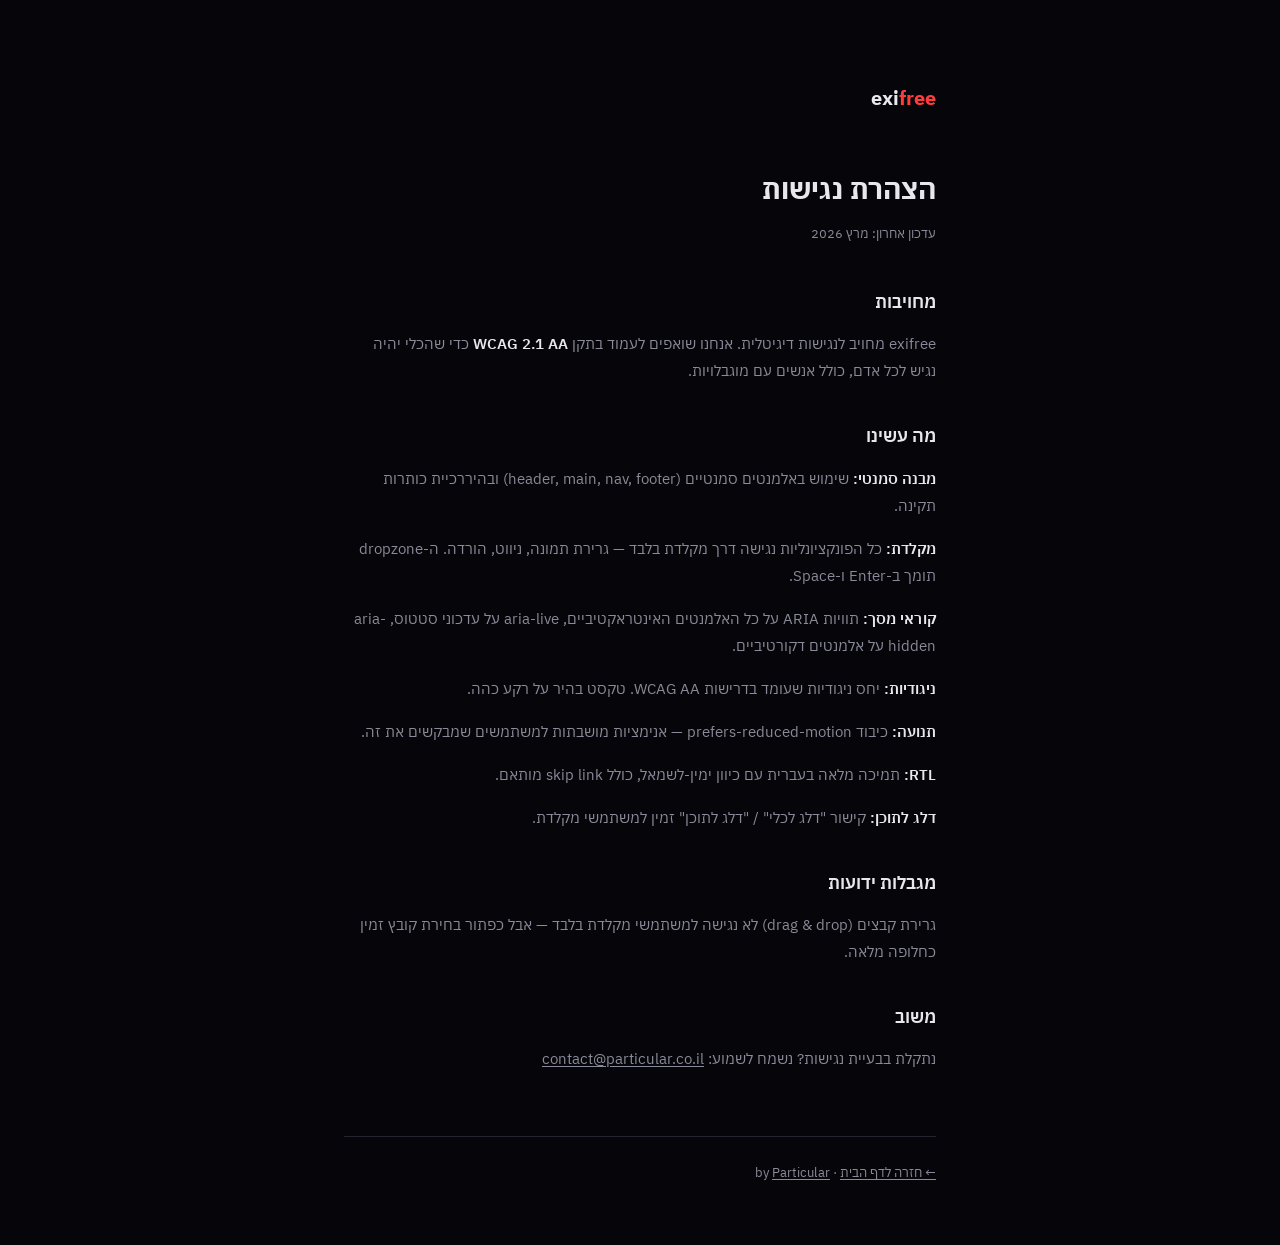
==== accessibility/index.html @ 2421c088 "HEIC support, privacy, accessibility" ====
<!DOCTYPE html>
<html lang="he" dir="rtl">
<head>
<meta charset="UTF-8">
<meta name="viewport" content="width=device-width, initial-scale=1.0">
<title>exifree — הצהרת נגישות</title>
<link rel="preconnect" href="https://fonts.googleapis.com">
<link href="https://fonts.googleapis.com/css2?family=IBM+Plex+Sans+Hebrew:wght@300;400;500;600;700&display=swap" rel="stylesheet">
<style>
:root {
  --bg: #06060a;
  --surface: #111118;
  --border: #252530;
  --text: #e8e8ec;
  --text-dim: #8a8a9a;
  --red: #ff3b3b;
  --font: 'IBM Plex Sans Hebrew', 'IBM Plex Sans', sans-serif;
}
* { margin: 0; padding: 0; box-sizing: border-box; }
body {
  background: var(--bg);
  color: var(--text);
  font-family: var(--font);
  line-height: 1.8;
  -webkit-font-smoothing: antialiased;
}
.container {
  max-width: 640px;
  margin: 0 auto;
  padding: 80px 24px 60px;
}
.logo {
  font-size: 20px;
  font-weight: 700;
  text-decoration: none;
  color: var(--text);
  margin-bottom: 48px;
  display: inline-block;
}
.logo span { color: var(--red); }
h1 {
  font-size: 28px;
  font-weight: 700;
  margin-bottom: 8px;
}
.updated {
  font-size: 13px;
  color: var(--text-dim);
  margin-bottom: 40px;
}
h2 {
  font-size: 18px;
  font-weight: 600;
  margin-top: 36px;
  margin-bottom: 12px;
}
p {
  font-size: 15px;
  color: var(--text-dim);
  margin-bottom: 16px;
}
strong { color: var(--text); font-weight: 600; }
a { color: var(--text-dim); text-decoration: underline; text-underline-offset: 2px; }
a:hover { color: var(--text); }
footer {
  margin-top: 64px;
  padding-top: 24px;
  border-top: 1px solid var(--border);
  font-size: 13px;
  color: var(--text-dim);
}
*:focus-visible { outline: 2px solid var(--red); outline-offset: 2px; }
@media (prefers-reduced-motion: reduce) {
  *, *::before, *::after { animation-duration: 0.01ms !important; transition-duration: 0.01ms !important; }
}
</style>
</head>
<body>
<div class="container">
  <a href="/" class="logo">exi<span>free</span></a>

  <h1>הצהרת נגישות</h1>
  <p class="updated">עדכון אחרון: מרץ 2026</p>

  <h2>מחויבות</h2>
  <p>exifree מחויב לנגישות דיגיטלית. אנחנו שואפים לעמוד בתקן <strong>WCAG 2.1 AA</strong> כדי שהכלי יהיה נגיש לכל אדם, כולל אנשים עם מוגבלויות.</p>

  <h2>מה עשינו</h2>
  <p><strong>מבנה סמנטי:</strong> שימוש באלמנטים סמנטיים (header, main, nav, footer) ובהיררכיית כותרות תקינה.</p>
  <p><strong>מקלדת:</strong> כל הפונקציונליות נגישה דרך מקלדת בלבד — גרירת תמונה, ניווט, הורדה. ה-dropzone תומך ב-Enter ו-Space.</p>
  <p><strong>קוראי מסך:</strong> תוויות ARIA על כל האלמנטים האינטראקטיביים, aria-live על עדכוני סטטוס, aria-hidden על אלמנטים דקורטיביים.</p>
  <p><strong>ניגודיות:</strong> יחס ניגודיות שעומד בדרישות WCAG AA. טקסט בהיר על רקע כהה.</p>
  <p><strong>תנועה:</strong> כיבוד prefers-reduced-motion — אנימציות מושבתות למשתמשים שמבקשים את זה.</p>
  <p><strong>RTL:</strong> תמיכה מלאה בעברית עם כיוון ימין-לשמאל, כולל skip link מותאם.</p>
  <p><strong>דלג לתוכן:</strong> קישור "דלג לכלי" / "דלג לתוכן" זמין למשתמשי מקלדת.</p>

  <h2>מגבלות ידועות</h2>
  <p>גרירת קבצים (drag & drop) לא נגישה למשתמשי מקלדת בלבד — אבל כפתור בחירת קובץ זמין כחלופה מלאה.</p>

  <h2>משוב</h2>
  <p>נתקלת בבעיית נגישות? נשמח לשמוע: <a href="mailto:contact@particular.co.il">contact@particular.co.il</a></p>

  <footer>
    <a href="/">← חזרה לדף הבית</a> · by <a href="https://particular.co.il">Particular</a>
  </footer>
</div>
</body>
</html>
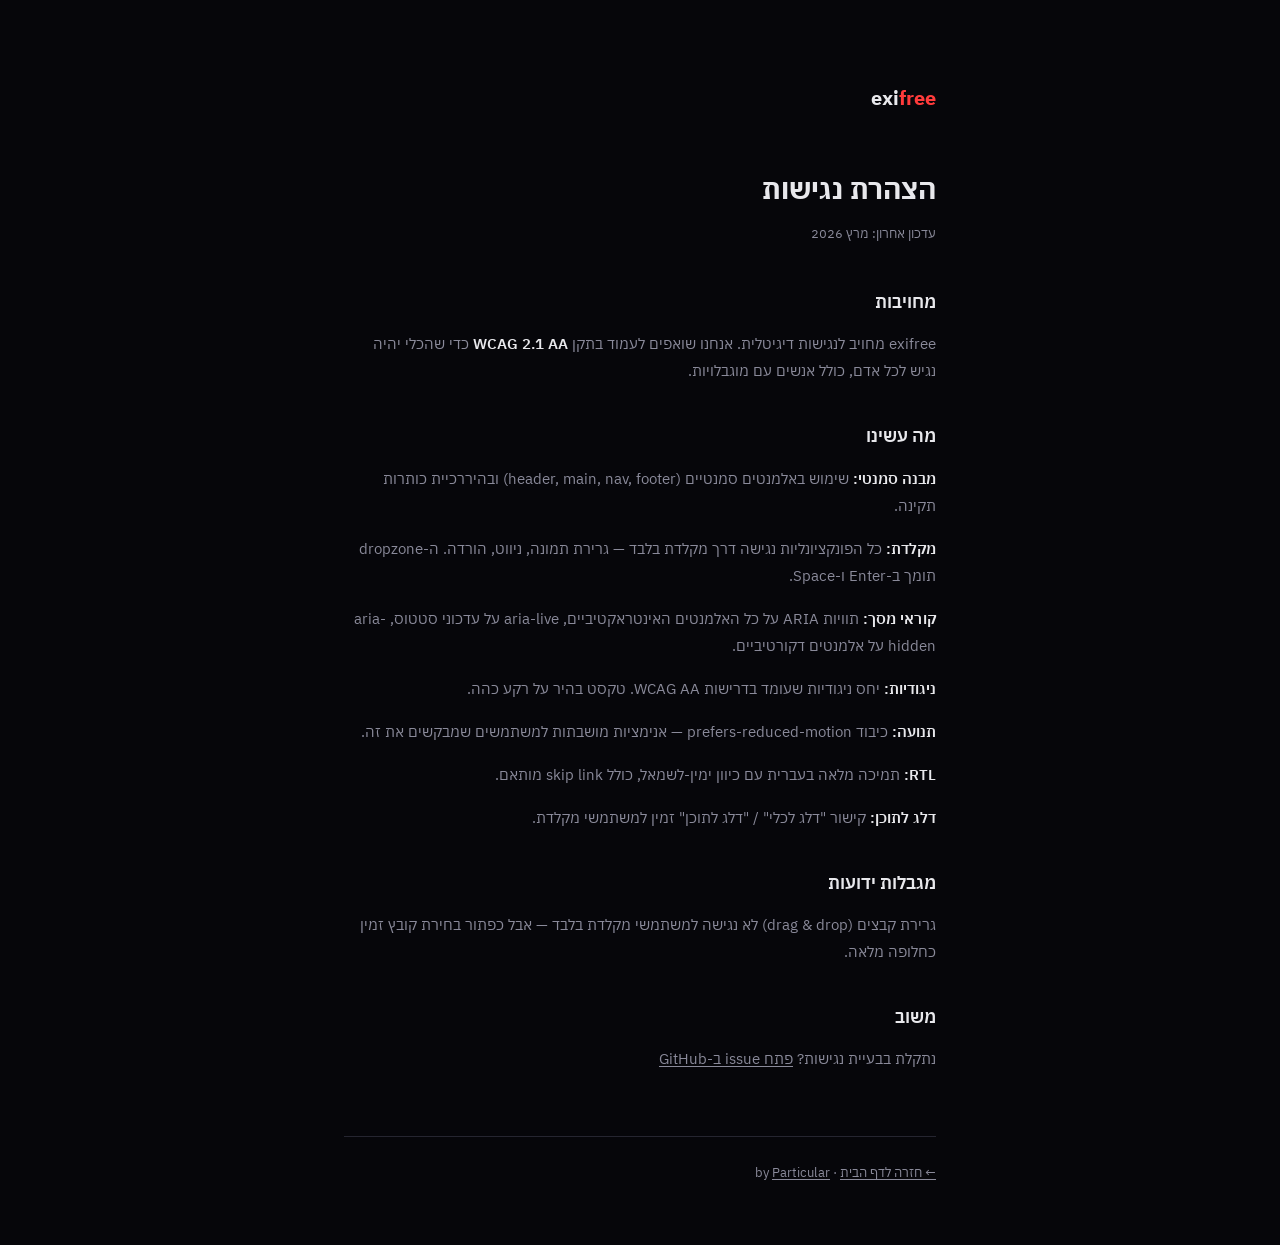
==== commit 73252282: "replace email with GitHub issues" ====
--- a/accessibility/index.html
+++ b/accessibility/index.html
@@ -98,7 +98,7 @@
   <p>גרירת קבצים (drag & drop) לא נגישה למשתמשי מקלדת בלבד — אבל כפתור בחירת קובץ זמין כחלופה מלאה.</p>
 
   <h2>משוב</h2>
-  <p>נתקלת בבעיית נגישות? נשמח לשמוע: <a href="mailto:contact@particular.co.il">contact@particular.co.il</a></p>
+  <p>נתקלת בבעיית נגישות? <a href="https://github.com/atas2390/exifree/issues">פתח issue ב-GitHub</a></p>
 
   <footer>
     <a href="/">← חזרה לדף הבית</a> · by <a href="https://particular.co.il">Particular</a>
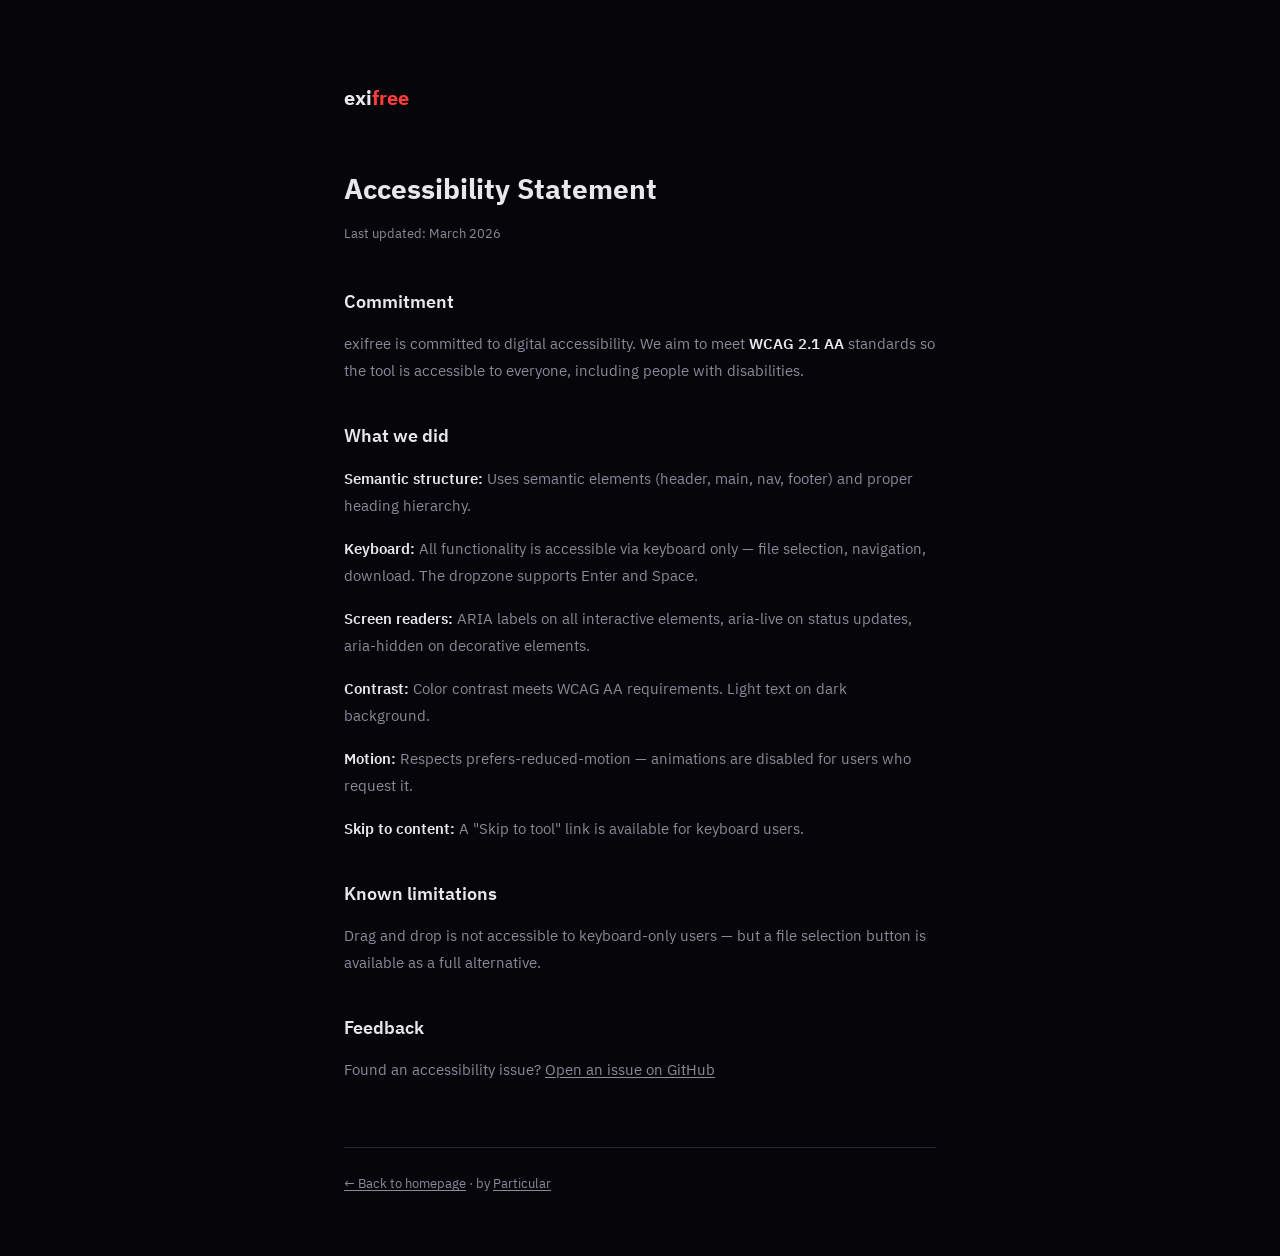
==== commit e08b4c06: "simplify: English-only, lossless binary metadata stripping" ====
--- a/accessibility/index.html
+++ b/accessibility/index.html
@@ -1,107 +1,49 @@
 <!DOCTYPE html>
-<html lang="he" dir="rtl">
+<html lang="en" dir="ltr">
 <head>
 <meta charset="UTF-8">
 <meta name="viewport" content="width=device-width, initial-scale=1.0">
-<title>exifree — הצהרת נגישות</title>
-<link rel="preconnect" href="https://fonts.googleapis.com">
-<link href="https://fonts.googleapis.com/css2?family=IBM+Plex+Sans+Hebrew:wght@300;400;500;600;700&display=swap" rel="stylesheet">
+<title>exifree — Accessibility Statement</title>
+<link rel="stylesheet" href="/fonts/fonts.css">
 <style>
-:root {
-  --bg: #06060a;
-  --surface: #111118;
-  --border: #252530;
-  --text: #e8e8ec;
-  --text-dim: #8a8a9a;
-  --red: #ff3b3b;
-  --font: 'IBM Plex Sans Hebrew', 'IBM Plex Sans', sans-serif;
-}
-* { margin: 0; padding: 0; box-sizing: border-box; }
-body {
-  background: var(--bg);
-  color: var(--text);
-  font-family: var(--font);
-  line-height: 1.8;
-  -webkit-font-smoothing: antialiased;
-}
-.container {
-  max-width: 640px;
-  margin: 0 auto;
-  padding: 80px 24px 60px;
-}
-.logo {
-  font-size: 20px;
-  font-weight: 700;
-  text-decoration: none;
-  color: var(--text);
-  margin-bottom: 48px;
-  display: inline-block;
-}
-.logo span { color: var(--red); }
-h1 {
-  font-size: 28px;
-  font-weight: 700;
-  margin-bottom: 8px;
-}
-.updated {
-  font-size: 13px;
-  color: var(--text-dim);
-  margin-bottom: 40px;
-}
-h2 {
-  font-size: 18px;
-  font-weight: 600;
-  margin-top: 36px;
-  margin-bottom: 12px;
-}
-p {
-  font-size: 15px;
-  color: var(--text-dim);
-  margin-bottom: 16px;
-}
-strong { color: var(--text); font-weight: 600; }
-a { color: var(--text-dim); text-decoration: underline; text-underline-offset: 2px; }
-a:hover { color: var(--text); }
-footer {
-  margin-top: 64px;
-  padding-top: 24px;
-  border-top: 1px solid var(--border);
-  font-size: 13px;
-  color: var(--text-dim);
-}
-*:focus-visible { outline: 2px solid var(--red); outline-offset: 2px; }
-@media (prefers-reduced-motion: reduce) {
-  *, *::before, *::after { animation-duration: 0.01ms !important; transition-duration: 0.01ms !important; }
-}
+:root { --bg:#06060a; --surface:#111118; --border:#252530; --text:#e8e8ec; --text-dim:#8a8a9a; --red:#ff3b3b; --font:'IBM Plex Sans',sans-serif; }
+*{margin:0;padding:0;box-sizing:border-box}
+body{background:var(--bg);color:var(--text);font-family:var(--font);line-height:1.8;-webkit-font-smoothing:antialiased}
+.container{max-width:640px;margin:0 auto;padding:80px 24px 60px}
+.logo{font-size:20px;font-weight:700;text-decoration:none;color:var(--text);margin-bottom:48px;display:inline-block}
+.logo span{color:var(--red)}
+h1{font-size:28px;font-weight:700;margin-bottom:8px}
+.updated{font-size:13px;color:var(--text-dim);margin-bottom:40px}
+h2{font-size:18px;font-weight:600;margin-top:36px;margin-bottom:12px}
+p{font-size:15px;color:var(--text-dim);margin-bottom:16px}
+strong{color:var(--text);font-weight:600}
+a{color:var(--text-dim);text-decoration:underline;text-underline-offset:2px}
+a:hover{color:var(--text)}
+footer{margin-top:64px;padding-top:24px;border-top:1px solid var(--border);font-size:13px;color:var(--text-dim)}
+*:focus-visible{outline:2px solid var(--red);outline-offset:2px}
+@media(prefers-reduced-motion:reduce){*,*::before,*::after{animation-duration:.01ms!important;transition-duration:.01ms!important}}
 </style>
 </head>
 <body>
 <div class="container">
   <a href="/" class="logo">exi<span>free</span></a>
-
-  <h1>הצהרת נגישות</h1>
-  <p class="updated">עדכון אחרון: מרץ 2026</p>
-
-  <h2>מחויבות</h2>
-  <p>exifree מחויב לנגישות דיגיטלית. אנחנו שואפים לעמוד בתקן <strong>WCAG 2.1 AA</strong> כדי שהכלי יהיה נגיש לכל אדם, כולל אנשים עם מוגבלויות.</p>
-
-  <h2>מה עשינו</h2>
-  <p><strong>מבנה סמנטי:</strong> שימוש באלמנטים סמנטיים (header, main, nav, footer) ובהיררכיית כותרות תקינה.</p>
-  <p><strong>מקלדת:</strong> כל הפונקציונליות נגישה דרך מקלדת בלבד — גרירת תמונה, ניווט, הורדה. ה-dropzone תומך ב-Enter ו-Space.</p>
-  <p><strong>קוראי מסך:</strong> תוויות ARIA על כל האלמנטים האינטראקטיביים, aria-live על עדכוני סטטוס, aria-hidden על אלמנטים דקורטיביים.</p>
-  <p><strong>ניגודיות:</strong> יחס ניגודיות שעומד בדרישות WCAG AA. טקסט בהיר על רקע כהה.</p>
-  <p><strong>תנועה:</strong> כיבוד prefers-reduced-motion — אנימציות מושבתות למשתמשים שמבקשים את זה.</p>
-  <p><strong>RTL:</strong> תמיכה מלאה בעברית עם כיוון ימין-לשמאל, כולל skip link מותאם.</p>
-  <p><strong>דלג לתוכן:</strong> קישור "דלג לכלי" / "דלג לתוכן" זמין למשתמשי מקלדת.</p>
-
-  <h2>מגבלות ידועות</h2>
-  <p>גרירת קבצים (drag & drop) לא נגישה למשתמשי מקלדת בלבד — אבל כפתור בחירת קובץ זמין כחלופה מלאה.</p>
-
-  <h2>משוב</h2>
-  <p>נתקלת בבעיית נגישות? <a href="https://github.com/atas2390/exifree/issues">פתח issue ב-GitHub</a></p>
-
+  <h1>Accessibility Statement</h1>
+  <p class="updated">Last updated: March 2026</p>
+  <h2>Commitment</h2>
+  <p>exifree is committed to digital accessibility. We aim to meet <strong>WCAG 2.1 AA</strong> standards so the tool is accessible to everyone, including people with disabilities.</p>
+  <h2>What we did</h2>
+  <p><strong>Semantic structure:</strong> Uses semantic elements (header, main, nav, footer) and proper heading hierarchy.</p>
+  <p><strong>Keyboard:</strong> All functionality is accessible via keyboard only — file selection, navigation, download. The dropzone supports Enter and Space.</p>
+  <p><strong>Screen readers:</strong> ARIA labels on all interactive elements, aria-live on status updates, aria-hidden on decorative elements.</p>
+  <p><strong>Contrast:</strong> Color contrast meets WCAG AA requirements. Light text on dark background.</p>
+  <p><strong>Motion:</strong> Respects prefers-reduced-motion — animations are disabled for users who request it.</p>
+  <p><strong>Skip to content:</strong> A "Skip to tool" link is available for keyboard users.</p>
+  <h2>Known limitations</h2>
+  <p>Drag and drop is not accessible to keyboard-only users — but a file selection button is available as a full alternative.</p>
+  <h2>Feedback</h2>
+  <p>Found an accessibility issue? <a href="https://github.com/atas2390/exifree/issues">Open an issue on GitHub</a></p>
   <footer>
-    <a href="/">← חזרה לדף הבית</a> · by <a href="https://particular.co.il">Particular</a>
+    <a href="/">← Back to homepage</a> · by <a href="https://particular.co.il">Particular</a>
   </footer>
 </div>
 </body>
--- a/fonts/fonts.css
+++ b/fonts/fonts.css
@@ -0,0 +1,89 @@
+/* IBM Plex Sans Hebrew — weights 300–700 */
+@font-face {
+  font-family: 'IBM Plex Sans Hebrew';
+  font-style: normal;
+  font-weight: 300;
+  font-display: swap;
+  src: url('/fonts/ibm-plex-sans-hebrew-300.woff2') format('woff2');
+}
+@font-face {
+  font-family: 'IBM Plex Sans Hebrew';
+  font-style: normal;
+  font-weight: 400;
+  font-display: swap;
+  src: url('/fonts/ibm-plex-sans-hebrew-400.woff2') format('woff2');
+}
+@font-face {
+  font-family: 'IBM Plex Sans Hebrew';
+  font-style: normal;
+  font-weight: 500;
+  font-display: swap;
+  src: url('/fonts/ibm-plex-sans-hebrew-500.woff2') format('woff2');
+}
+@font-face {
+  font-family: 'IBM Plex Sans Hebrew';
+  font-style: normal;
+  font-weight: 600;
+  font-display: swap;
+  src: url('/fonts/ibm-plex-sans-hebrew-600.woff2') format('woff2');
+}
+@font-face {
+  font-family: 'IBM Plex Sans Hebrew';
+  font-style: normal;
+  font-weight: 700;
+  font-display: swap;
+  src: url('/fonts/ibm-plex-sans-hebrew-700.woff2') format('woff2');
+}
+
+/* IBM Plex Sans — weights 300–700 */
+@font-face {
+  font-family: 'IBM Plex Sans';
+  font-style: normal;
+  font-weight: 300;
+  font-display: swap;
+  src: url('/fonts/ibm-plex-sans-300.woff2') format('woff2');
+}
+@font-face {
+  font-family: 'IBM Plex Sans';
+  font-style: normal;
+  font-weight: 400;
+  font-display: swap;
+  src: url('/fonts/ibm-plex-sans-400.woff2') format('woff2');
+}
+@font-face {
+  font-family: 'IBM Plex Sans';
+  font-style: normal;
+  font-weight: 500;
+  font-display: swap;
+  src: url('/fonts/ibm-plex-sans-500.woff2') format('woff2');
+}
+@font-face {
+  font-family: 'IBM Plex Sans';
+  font-style: normal;
+  font-weight: 600;
+  font-display: swap;
+  src: url('/fonts/ibm-plex-sans-600.woff2') format('woff2');
+}
+@font-face {
+  font-family: 'IBM Plex Sans';
+  font-style: normal;
+  font-weight: 700;
+  font-display: swap;
+  src: url('/fonts/ibm-plex-sans-700.woff2') format('woff2');
+}
+
+/* IBM Plex Mono — weights 400–500 */
+@font-face {
+  font-family: 'IBM Plex Mono';
+  font-style: normal;
+  font-weight: 400;
+  font-display: swap;
+  src: url('/fonts/ibm-plex-mono-400.woff2') format('woff2');
+}
+@font-face {
+  font-family: 'IBM Plex Mono';
+  font-style: normal;
+  font-weight: 500;
+  font-display: swap;
+  src: url('/fonts/ibm-plex-mono-500.woff2') format('woff2');
+}
